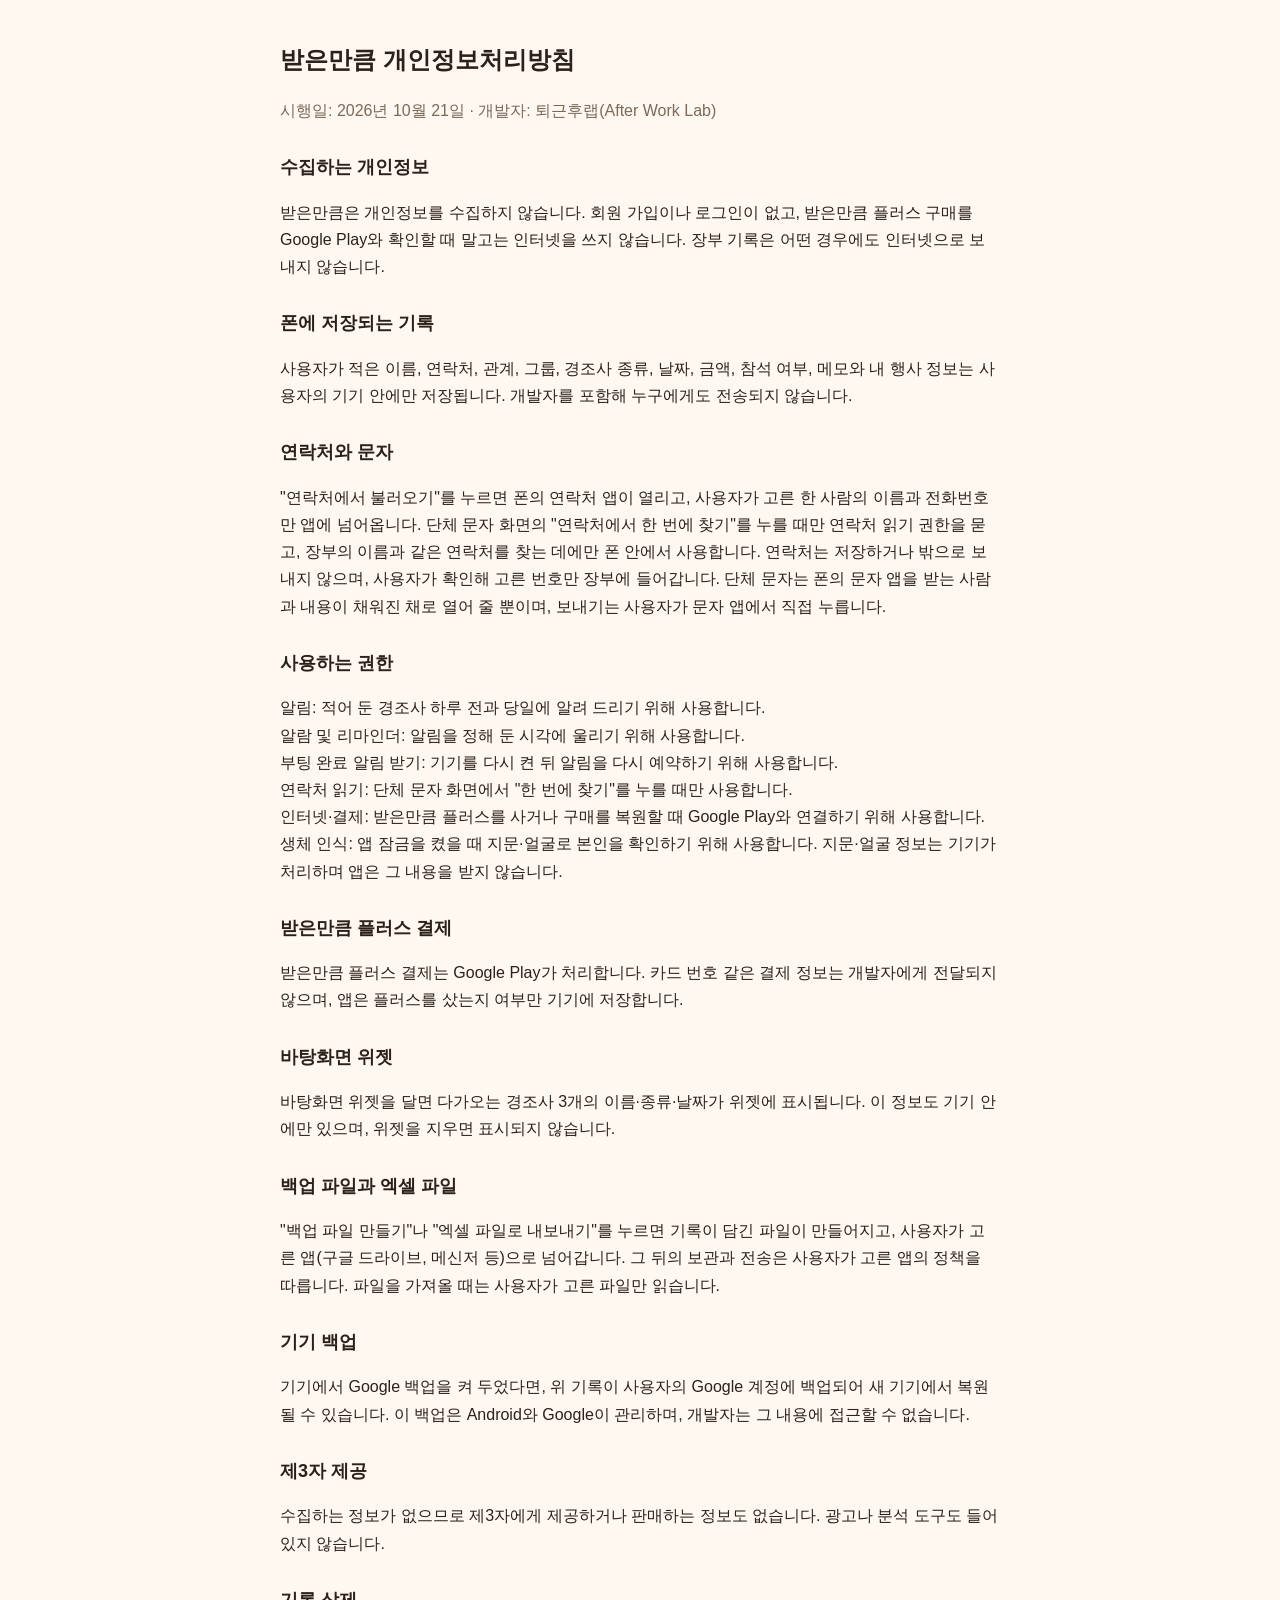
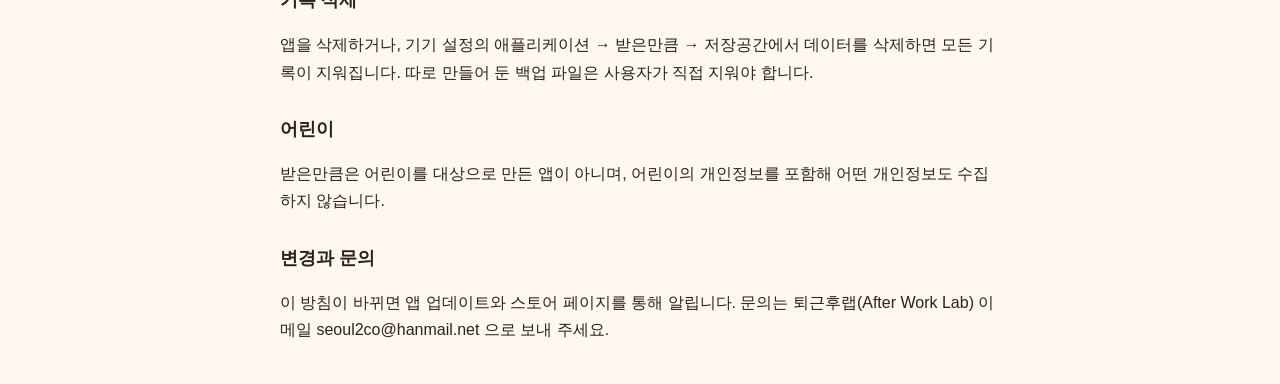
==== badeunmankeum-privacy.html @ 62425966 "Add files via upload" ====
<!doctype html>
<html lang="ko"><head><meta charset="utf-8">
<meta name="viewport" content="width=device-width, initial-scale=1">
<title>받은만큼 개인정보처리방침</title>
<style>
body { font-family: -apple-system, "Malgun Gothic", sans-serif; max-width: 720px;
  margin: 0 auto; padding: 24px 16px; line-height: 1.7; color: #2b2118; background: #fff8f1; }
h1 { font-size: 24px; } h2 { font-size: 18px; margin-top: 28px; } .d { color: #7a6a5a; }
</style></head><body>
<h1>받은만큼 개인정보처리방침</h1>
<p class="d">시행일: 2026년 10월 21일 · 개발자: 퇴근후랩(After Work Lab)</p>
<h2>수집하는 개인정보</h2>
<p>받은만큼은 개인정보를 수집하지 않습니다. 회원 가입이나 로그인이 없고, 받은만큼 플러스 구매를 Google Play와 확인할 때 말고는 인터넷을 쓰지 않습니다. 장부 기록은 어떤 경우에도 인터넷으로 보내지 않습니다.</p>
<h2>폰에 저장되는 기록</h2>
<p>사용자가 적은 이름, 연락처, 관계, 그룹, 경조사 종류, 날짜, 금액, 참석 여부, 메모와 내 행사 정보는 사용자의 기기 안에만 저장됩니다. 개발자를 포함해 누구에게도 전송되지 않습니다.</p>
<h2>연락처와 문자</h2>
<p>&quot;연락처에서 불러오기&quot;를 누르면 폰의 연락처 앱이 열리고, 사용자가 고른 한 사람의 이름과 전화번호만 앱에 넘어옵니다. 단체 문자 화면의 &quot;연락처에서 한 번에 찾기&quot;를 누를 때만 연락처 읽기 권한을 묻고, 장부의 이름과 같은 연락처를 찾는 데에만 폰 안에서 사용합니다. 연락처는 저장하거나 밖으로 보내지 않으며, 사용자가 확인해 고른 번호만 장부에 들어갑니다. 단체 문자는 폰의 문자 앱을 받는 사람과 내용이 채워진 채로 열어 줄 뿐이며, 보내기는 사용자가 문자 앱에서 직접 누릅니다.</p>
<h2>사용하는 권한</h2>
<p>알림: 적어 둔 경조사 하루 전과 당일에 알려 드리기 위해 사용합니다.<br>알람 및 리마인더: 알림을 정해 둔 시각에 울리기 위해 사용합니다.<br>부팅 완료 알림 받기: 기기를 다시 켠 뒤 알림을 다시 예약하기 위해 사용합니다.<br>연락처 읽기: 단체 문자 화면에서 &quot;한 번에 찾기&quot;를 누를 때만 사용합니다.<br>인터넷·결제: 받은만큼 플러스를 사거나 구매를 복원할 때 Google Play와 연결하기 위해 사용합니다.<br>생체 인식: 앱 잠금을 켰을 때 지문·얼굴로 본인을 확인하기 위해 사용합니다. 지문·얼굴 정보는 기기가 처리하며 앱은 그 내용을 받지 않습니다.</p>
<h2>받은만큼 플러스 결제</h2>
<p>받은만큼 플러스 결제는 Google Play가 처리합니다. 카드 번호 같은 결제 정보는 개발자에게 전달되지 않으며, 앱은 플러스를 샀는지 여부만 기기에 저장합니다.</p>
<h2>바탕화면 위젯</h2>
<p>바탕화면 위젯을 달면 다가오는 경조사 3개의 이름·종류·날짜가 위젯에 표시됩니다. 이 정보도 기기 안에만 있으며, 위젯을 지우면 표시되지 않습니다.</p>
<h2>백업 파일과 엑셀 파일</h2>
<p>&quot;백업 파일 만들기&quot;나 &quot;엑셀 파일로 내보내기&quot;를 누르면 기록이 담긴 파일이 만들어지고, 사용자가 고른 앱(구글 드라이브, 메신저 등)으로 넘어갑니다. 그 뒤의 보관과 전송은 사용자가 고른 앱의 정책을 따릅니다. 파일을 가져올 때는 사용자가 고른 파일만 읽습니다.</p>
<h2>기기 백업</h2>
<p>기기에서 Google 백업을 켜 두었다면, 위 기록이 사용자의 Google 계정에 백업되어 새 기기에서 복원될 수 있습니다. 이 백업은 Android와 Google이 관리하며, 개발자는 그 내용에 접근할 수 없습니다.</p>
<h2>제3자 제공</h2>
<p>수집하는 정보가 없으므로 제3자에게 제공하거나 판매하는 정보도 없습니다. 광고나 분석 도구도 들어 있지 않습니다.</p>
<h2>기록 삭제</h2>
<p>앱을 삭제하거나, 기기 설정의 애플리케이션 → 받은만큼 → 저장공간에서 데이터를 삭제하면 모든 기록이 지워집니다. 따로 만들어 둔 백업 파일은 사용자가 직접 지워야 합니다.</p>
<h2>어린이</h2>
<p>받은만큼은 어린이를 대상으로 만든 앱이 아니며, 어린이의 개인정보를 포함해 어떤 개인정보도 수집하지 않습니다.</p>
<h2>변경과 문의</h2>
<p>이 방침이 바뀌면 앱 업데이트와 스토어 페이지를 통해 알립니다. 문의는 퇴근후랩(After Work Lab) 이메일 seoul2co@hanmail.net 으로 보내 주세요.</p>
</body></html>
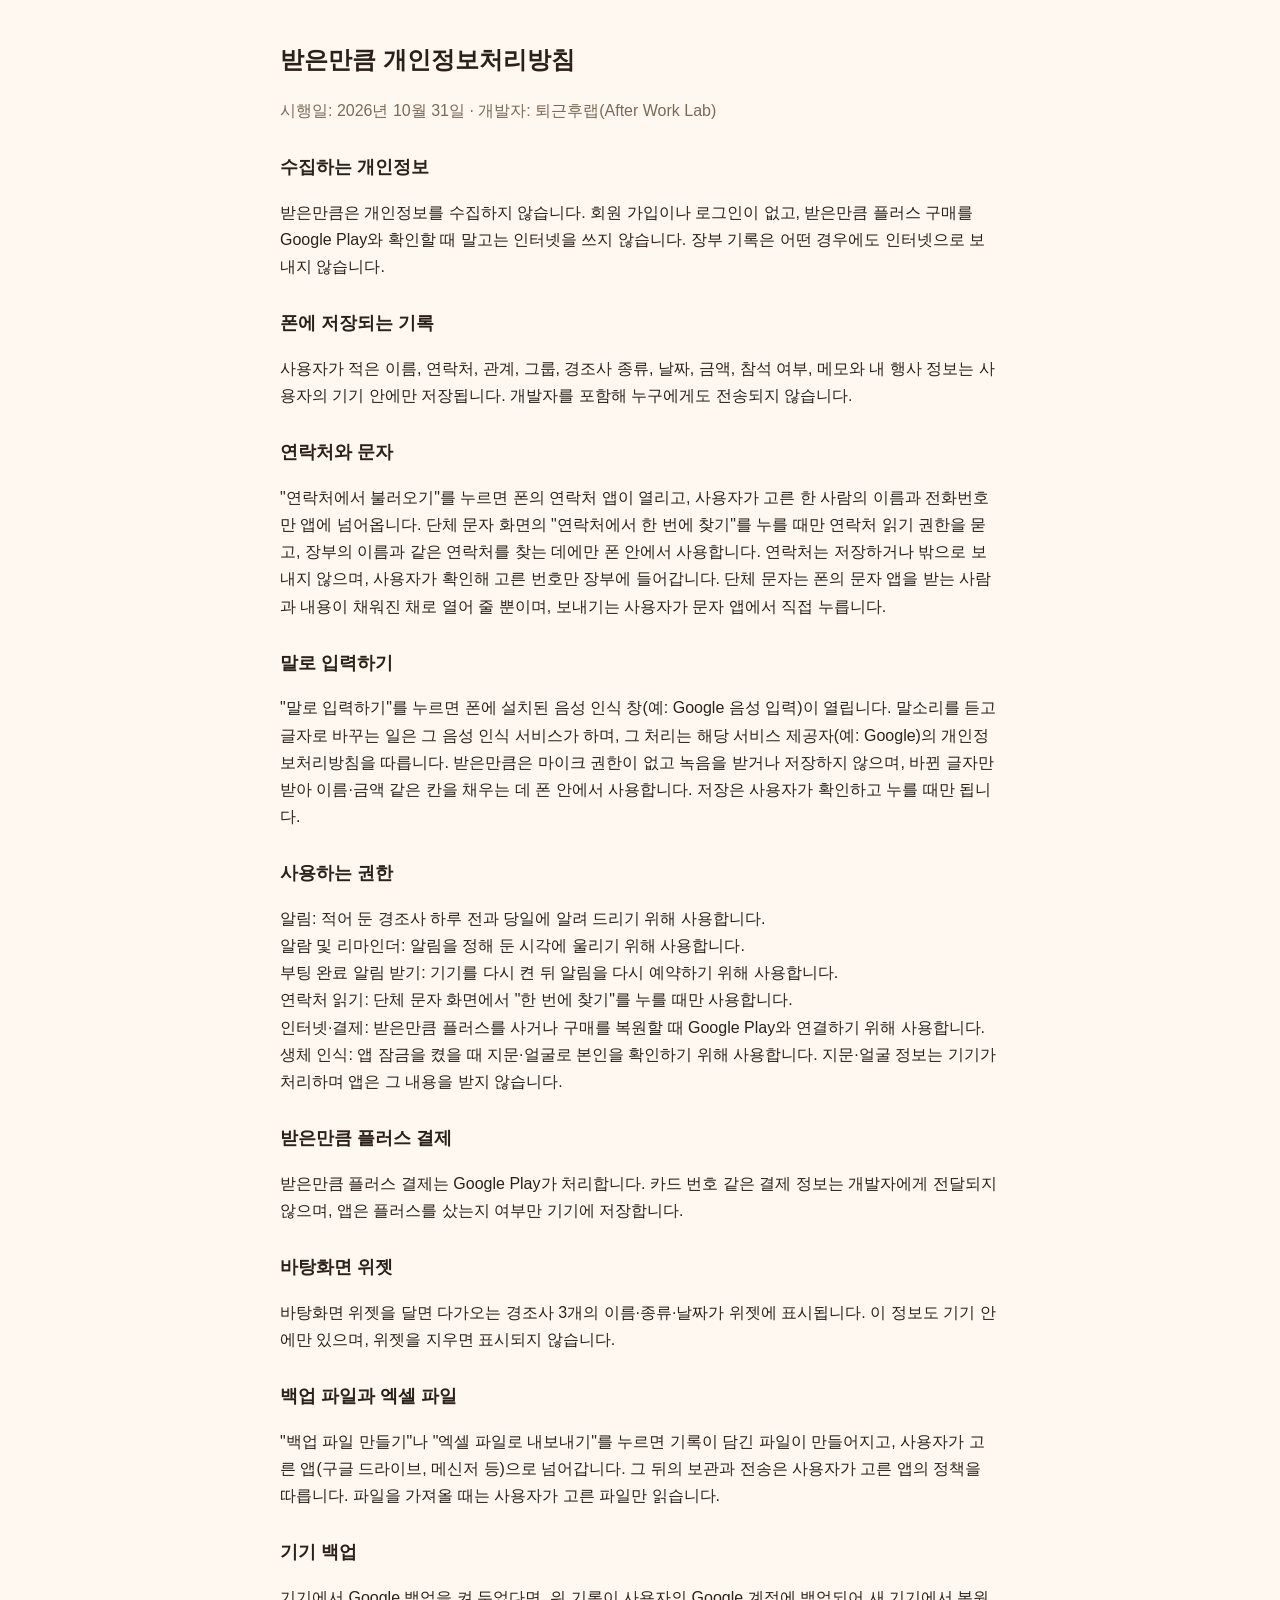
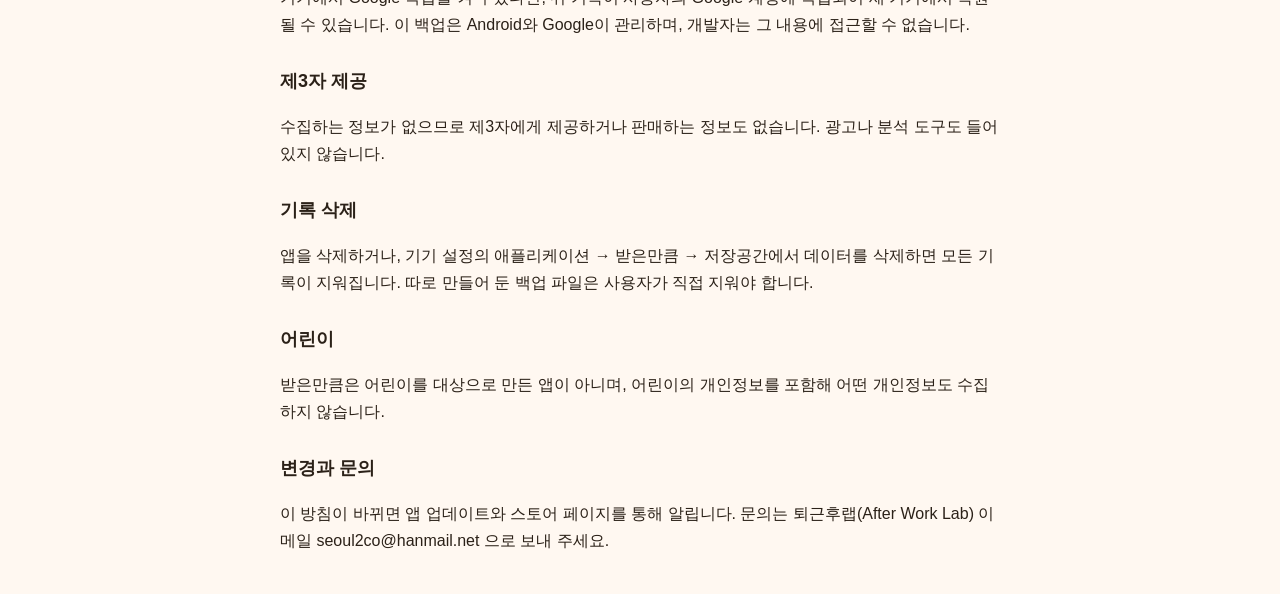
==== commit 1924b67c: "Add files via upload" ====
--- a/badeunmankeum-privacy.html
+++ b/badeunmankeum-privacy.html
@@ -8,13 +8,15 @@
 h1 { font-size: 24px; } h2 { font-size: 18px; margin-top: 28px; } .d { color: #7a6a5a; }
 </style></head><body>
 <h1>받은만큼 개인정보처리방침</h1>
-<p class="d">시행일: 2026년 10월 21일 · 개발자: 퇴근후랩(After Work Lab)</p>
+<p class="d">시행일: 2026년 10월 31일 · 개발자: 퇴근후랩(After Work Lab)</p>
 <h2>수집하는 개인정보</h2>
 <p>받은만큼은 개인정보를 수집하지 않습니다. 회원 가입이나 로그인이 없고, 받은만큼 플러스 구매를 Google Play와 확인할 때 말고는 인터넷을 쓰지 않습니다. 장부 기록은 어떤 경우에도 인터넷으로 보내지 않습니다.</p>
 <h2>폰에 저장되는 기록</h2>
 <p>사용자가 적은 이름, 연락처, 관계, 그룹, 경조사 종류, 날짜, 금액, 참석 여부, 메모와 내 행사 정보는 사용자의 기기 안에만 저장됩니다. 개발자를 포함해 누구에게도 전송되지 않습니다.</p>
 <h2>연락처와 문자</h2>
 <p>&quot;연락처에서 불러오기&quot;를 누르면 폰의 연락처 앱이 열리고, 사용자가 고른 한 사람의 이름과 전화번호만 앱에 넘어옵니다. 단체 문자 화면의 &quot;연락처에서 한 번에 찾기&quot;를 누를 때만 연락처 읽기 권한을 묻고, 장부의 이름과 같은 연락처를 찾는 데에만 폰 안에서 사용합니다. 연락처는 저장하거나 밖으로 보내지 않으며, 사용자가 확인해 고른 번호만 장부에 들어갑니다. 단체 문자는 폰의 문자 앱을 받는 사람과 내용이 채워진 채로 열어 줄 뿐이며, 보내기는 사용자가 문자 앱에서 직접 누릅니다.</p>
+<h2>말로 입력하기</h2>
+<p>&quot;말로 입력하기&quot;를 누르면 폰에 설치된 음성 인식 창(예: Google 음성 입력)이 열립니다. 말소리를 듣고 글자로 바꾸는 일은 그 음성 인식 서비스가 하며, 그 처리는 해당 서비스 제공자(예: Google)의 개인정보처리방침을 따릅니다. 받은만큼은 마이크 권한이 없고 녹음을 받거나 저장하지 않으며, 바뀐 글자만 받아 이름·금액 같은 칸을 채우는 데 폰 안에서 사용합니다. 저장은 사용자가 확인하고 누를 때만 됩니다.</p>
 <h2>사용하는 권한</h2>
 <p>알림: 적어 둔 경조사 하루 전과 당일에 알려 드리기 위해 사용합니다.<br>알람 및 리마인더: 알림을 정해 둔 시각에 울리기 위해 사용합니다.<br>부팅 완료 알림 받기: 기기를 다시 켠 뒤 알림을 다시 예약하기 위해 사용합니다.<br>연락처 읽기: 단체 문자 화면에서 &quot;한 번에 찾기&quot;를 누를 때만 사용합니다.<br>인터넷·결제: 받은만큼 플러스를 사거나 구매를 복원할 때 Google Play와 연결하기 위해 사용합니다.<br>생체 인식: 앱 잠금을 켰을 때 지문·얼굴로 본인을 확인하기 위해 사용합니다. 지문·얼굴 정보는 기기가 처리하며 앱은 그 내용을 받지 않습니다.</p>
 <h2>받은만큼 플러스 결제</h2>
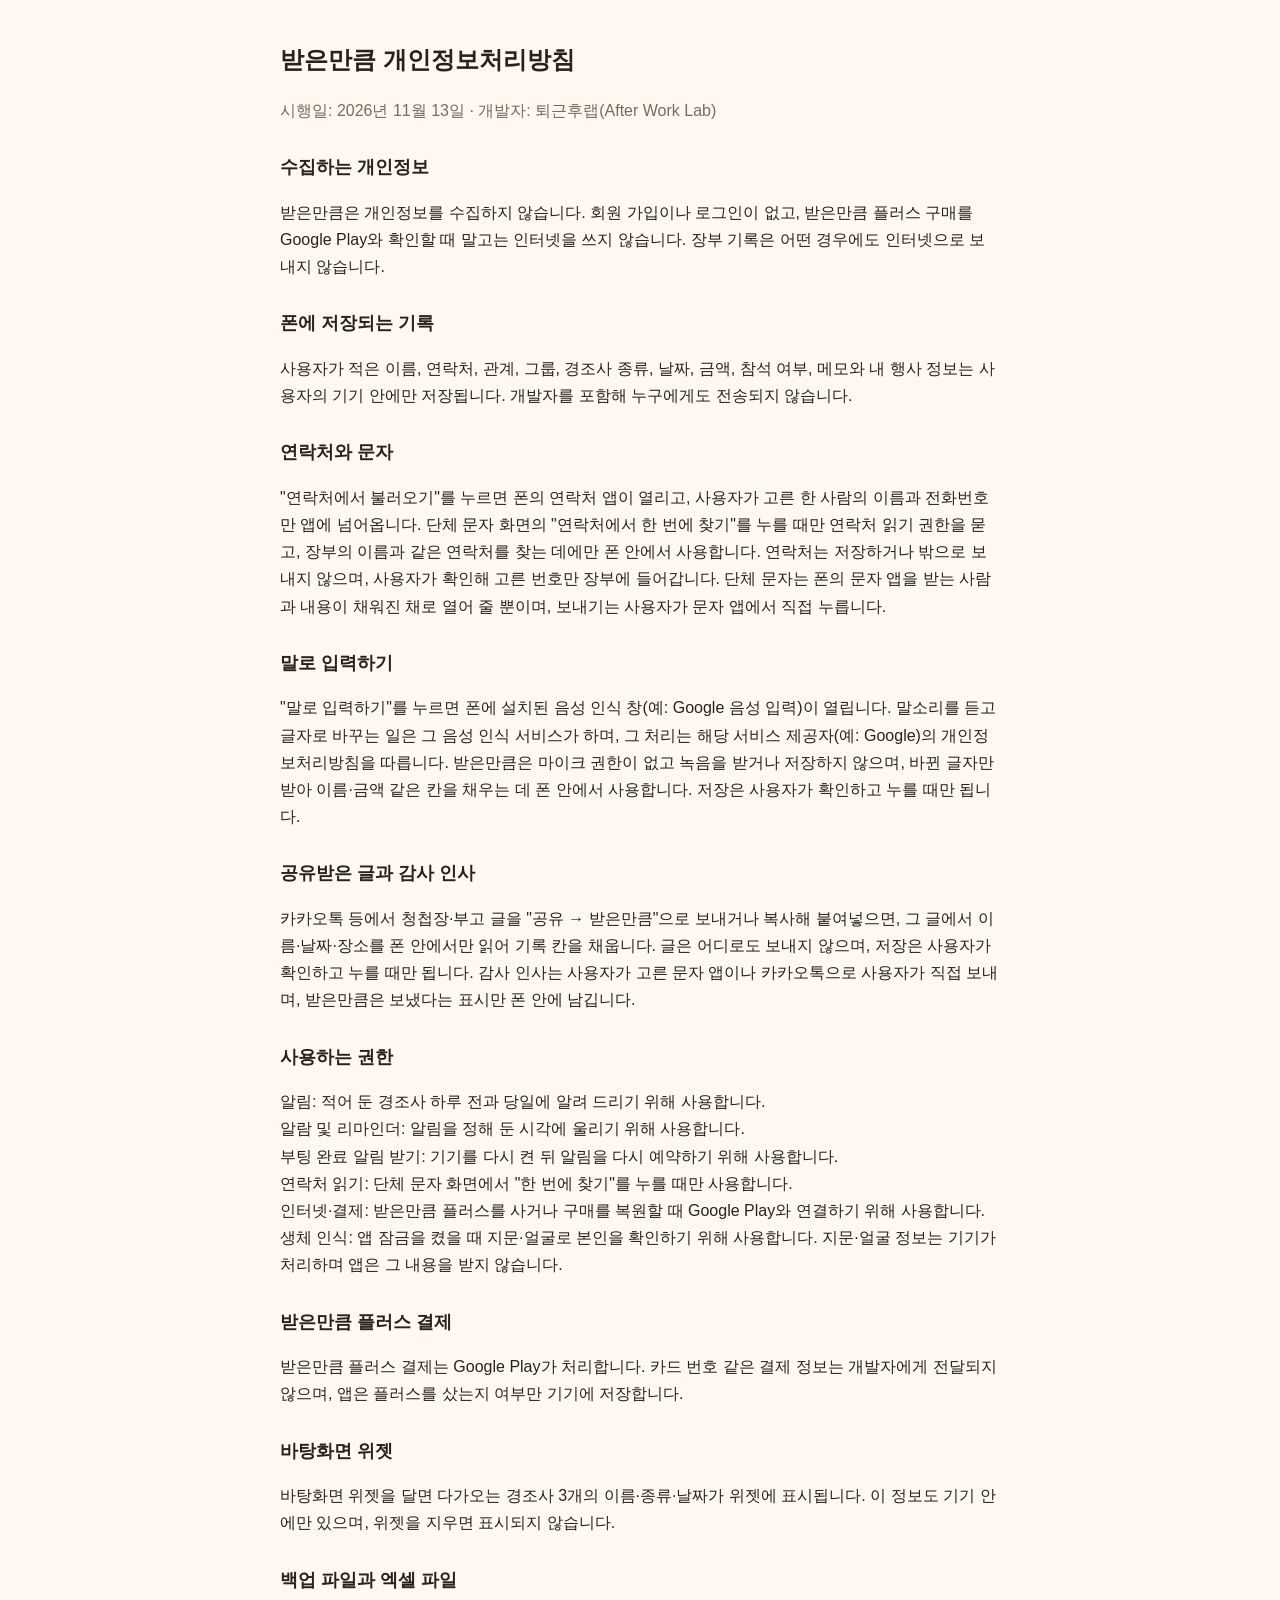
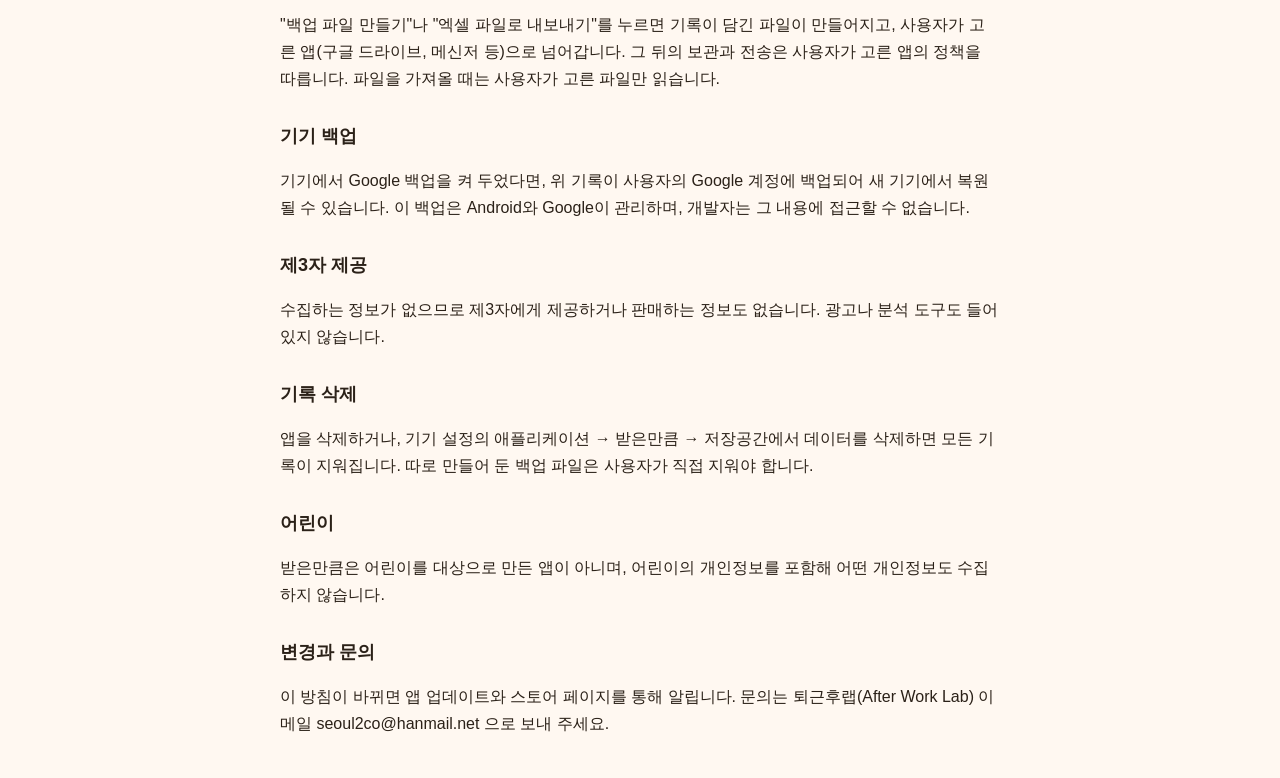
==== commit 6e0df4b7: "Add files via upload" ====
--- a/badeunmankeum-privacy.html
+++ b/badeunmankeum-privacy.html
@@ -8,7 +8,7 @@
 h1 { font-size: 24px; } h2 { font-size: 18px; margin-top: 28px; } .d { color: #7a6a5a; }
 </style></head><body>
 <h1>받은만큼 개인정보처리방침</h1>
-<p class="d">시행일: 2026년 10월 31일 · 개발자: 퇴근후랩(After Work Lab)</p>
+<p class="d">시행일: 2026년 11월 13일 · 개발자: 퇴근후랩(After Work Lab)</p>
 <h2>수집하는 개인정보</h2>
 <p>받은만큼은 개인정보를 수집하지 않습니다. 회원 가입이나 로그인이 없고, 받은만큼 플러스 구매를 Google Play와 확인할 때 말고는 인터넷을 쓰지 않습니다. 장부 기록은 어떤 경우에도 인터넷으로 보내지 않습니다.</p>
 <h2>폰에 저장되는 기록</h2>
@@ -17,6 +17,8 @@
 <p>&quot;연락처에서 불러오기&quot;를 누르면 폰의 연락처 앱이 열리고, 사용자가 고른 한 사람의 이름과 전화번호만 앱에 넘어옵니다. 단체 문자 화면의 &quot;연락처에서 한 번에 찾기&quot;를 누를 때만 연락처 읽기 권한을 묻고, 장부의 이름과 같은 연락처를 찾는 데에만 폰 안에서 사용합니다. 연락처는 저장하거나 밖으로 보내지 않으며, 사용자가 확인해 고른 번호만 장부에 들어갑니다. 단체 문자는 폰의 문자 앱을 받는 사람과 내용이 채워진 채로 열어 줄 뿐이며, 보내기는 사용자가 문자 앱에서 직접 누릅니다.</p>
 <h2>말로 입력하기</h2>
 <p>&quot;말로 입력하기&quot;를 누르면 폰에 설치된 음성 인식 창(예: Google 음성 입력)이 열립니다. 말소리를 듣고 글자로 바꾸는 일은 그 음성 인식 서비스가 하며, 그 처리는 해당 서비스 제공자(예: Google)의 개인정보처리방침을 따릅니다. 받은만큼은 마이크 권한이 없고 녹음을 받거나 저장하지 않으며, 바뀐 글자만 받아 이름·금액 같은 칸을 채우는 데 폰 안에서 사용합니다. 저장은 사용자가 확인하고 누를 때만 됩니다.</p>
+<h2>공유받은 글과 감사 인사</h2>
+<p>카카오톡 등에서 청첩장·부고 글을 &quot;공유 → 받은만큼&quot;으로 보내거나 복사해 붙여넣으면, 그 글에서 이름·날짜·장소를 폰 안에서만 읽어 기록 칸을 채웁니다. 글은 어디로도 보내지 않으며, 저장은 사용자가 확인하고 누를 때만 됩니다. 감사 인사는 사용자가 고른 문자 앱이나 카카오톡으로 사용자가 직접 보내며, 받은만큼은 보냈다는 표시만 폰 안에 남깁니다.</p>
 <h2>사용하는 권한</h2>
 <p>알림: 적어 둔 경조사 하루 전과 당일에 알려 드리기 위해 사용합니다.<br>알람 및 리마인더: 알림을 정해 둔 시각에 울리기 위해 사용합니다.<br>부팅 완료 알림 받기: 기기를 다시 켠 뒤 알림을 다시 예약하기 위해 사용합니다.<br>연락처 읽기: 단체 문자 화면에서 &quot;한 번에 찾기&quot;를 누를 때만 사용합니다.<br>인터넷·결제: 받은만큼 플러스를 사거나 구매를 복원할 때 Google Play와 연결하기 위해 사용합니다.<br>생체 인식: 앱 잠금을 켰을 때 지문·얼굴로 본인을 확인하기 위해 사용합니다. 지문·얼굴 정보는 기기가 처리하며 앱은 그 내용을 받지 않습니다.</p>
 <h2>받은만큼 플러스 결제</h2>
